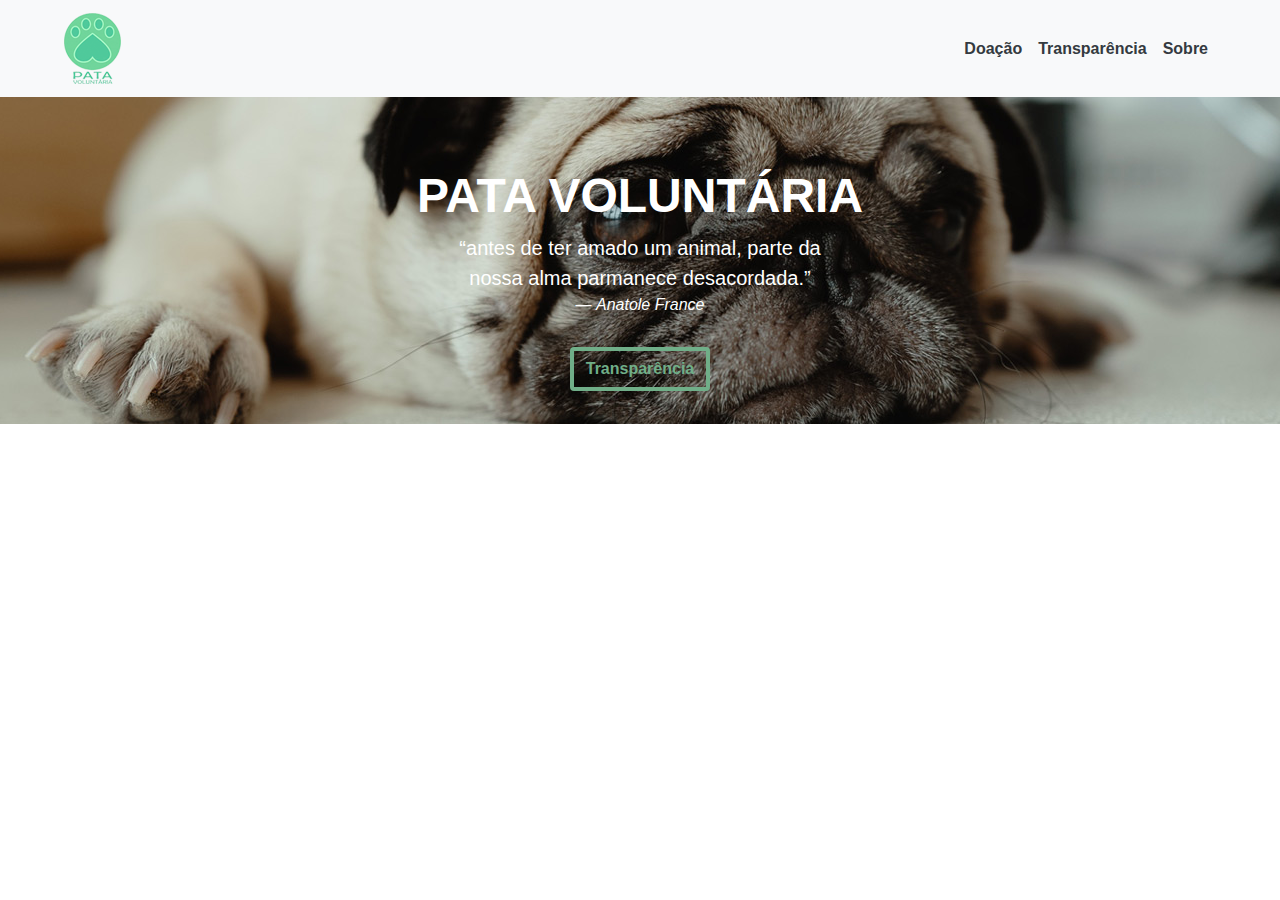
==== index.html @ d5d41fde "inicio da home e outras coisas" ====
<!doctype html>
<html lang="pt-br">
<head>
  <!-- Required meta tags -->
  <meta charset="utf-8">
  <meta name="viewport" content="width=device-width, initial-scale=1, shrink-to-fit=no">
  <!--FIM meta tags-->

  <!-- Icone -->
  <link rel="icon" type="image/png" href="img/icon-32x32.png" sizes="32x32" />
  <link rel="icon" type="image/png" href="img/icon-16x16.png" sizes="16x16" />
  <!---->

  <!-- Bootstrap CSS -->
  <link rel="stylesheet" href="css/bootstrap-grid.css">
  <link rel="stylesheet" href="css/bootstrap-custom.css">
  <link rel="stylesheet" href="css/style.css">
  <!---->

  <title>Pata Voluntária</title>

</head>

<body>   <!--INICIO DO CORPO-->

  <nav class="navbar navbar-light bg-light navbar-expand-md">
  <a href="index.html" class="navbar-brand ml-5">
    <img src="img/logo.png" alt="Pata Voluntária">
  </a>
  <button class="navbar-toggler" type="button" data-toggle="collapse" data-target="#navbarSupportedContent" aria-controls="navbarSupportedContent" aria-expanded="false" aria-label="Toggle navigation">
    <span class="navbar-toggler-icon"></span>
  </button>

  <div class="collapse navbar-collapse" id="navbarSupportedContent">
    <ul class="navbar-nav ml-auto pr-5">
      <li class="nav-item">
        <a class="nav-link font-weight-bold text-dark" href="doacao.html">Doação</a>
      </li>
      <li class="nav-item">
        <a class="nav-link font-weight-bold text-dark" href="contas.html">Transparência</a>
      </li>
      <li class="nav-item">
        <a class="nav-link font-weight-bold text-dark" href="sobre.html">Sobre</a>
      </li>
    </ul>
  </div>
  </nav>

  <div class="introducao">
    <div class="container">
      <h1 class="text-white font-weight-bold text-uppercase">Pata Voluntária</h1>
      <blockquote class="blockquote quote-externo text-white">
        <p class="mb-0">“antes de ter amado um animal, parte da nossa alma 
            parmanece desacordada.”</p>
        <footer class="blockquote-footer text-white"><cite title="Source Title">Anatole France</cite></footer>
      </blockquote>
      <a href="contas.html" class="btn btn-outline-primary font-weight-bold">Transparência</a>
    </div>
  </div>

        


  <!-- jQuery first, then Popper.js, then Bootstrap JS -->
  <script src="js/jquery.js"></script>
  <script src="js/popper.js"></script>
  <script src="js/bootstrap.js"></script>
  <script src="js/app.js"></script>
  <!---->
</body>   <!--FIM DO CORPO-->
</html>
---- css/style.css ----
.no-padding {
  padding: 0 !important;
}

/* Introducao */

.introducao {
  width: 100%;
  height: 327px;
  background: url("../img/bg-home.jpg") no-repeat center;
  background-size: cover;
  text-align: center;
  padding-top: 70px;
}

.introducao h1 {
  font-size: 48px;
}

.introducao a {
  border: 4px solid #70ae88;
}

.quote-externo {
  margin: 0 auto;
  max-width: 400px;
  padding-bottom: 30px;
}
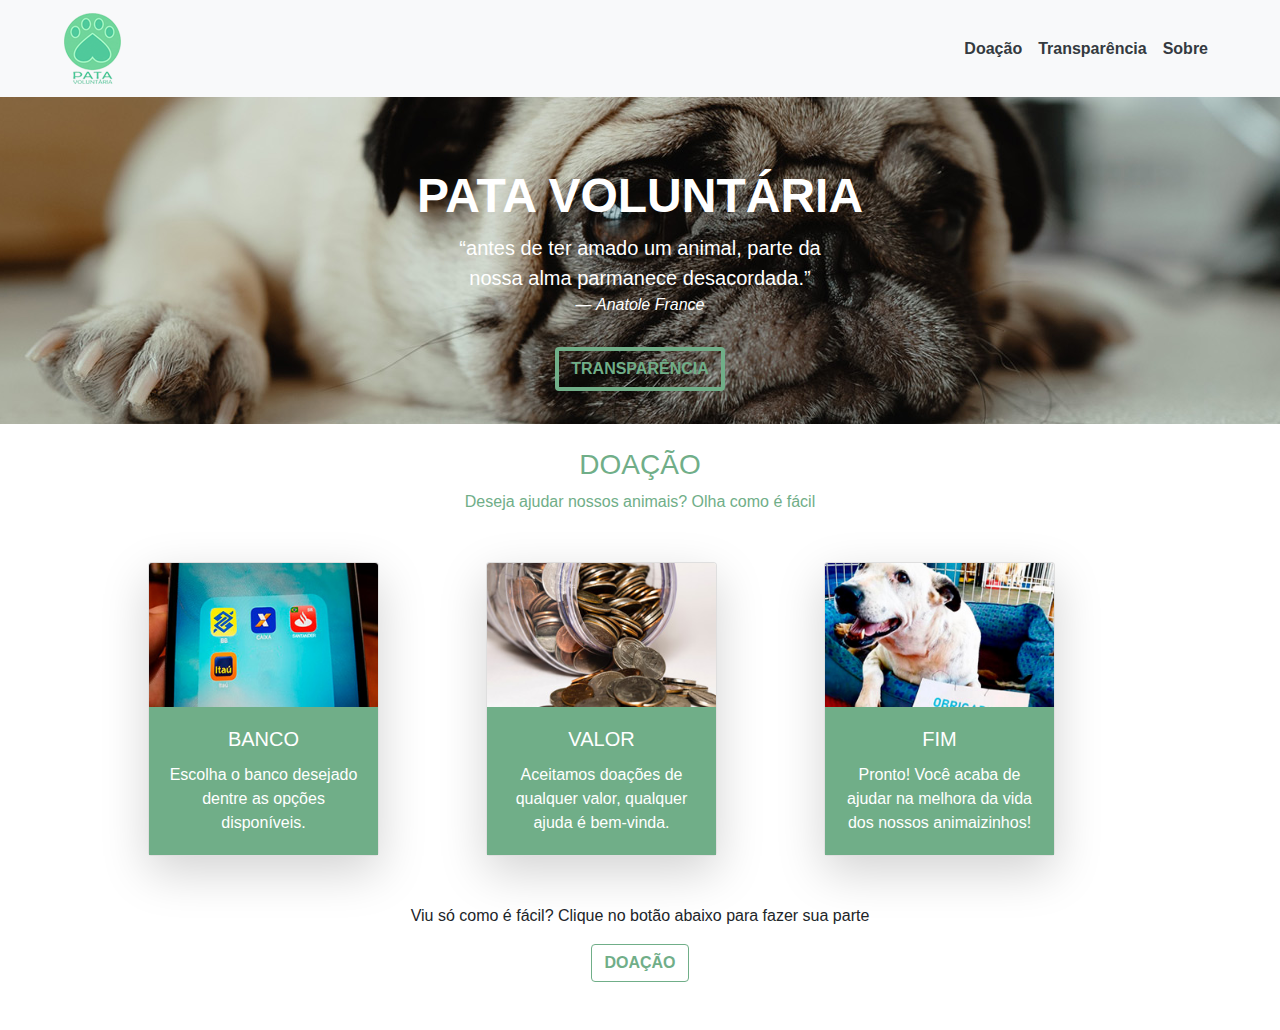
==== commit e8068a46: "finalizacao da parte de doacao na home" ====
--- a/index.html
+++ b/index.html
@@ -21,9 +21,10 @@
 
 </head>
 
-<body>   <!--INICIO DO CORPO-->
+<body>   
+<!--INICIO DO CORPO-->
 
-  <nav class="navbar navbar-light bg-light navbar-expand-md">
+  <nav class="navbar sticky-top navbar-light bg-light navbar-expand-md">
   <a href="index.html" class="navbar-brand ml-5">
     <img src="img/logo.png" alt="Pata Voluntária">
   </a>
@@ -45,7 +46,7 @@
     </ul>
   </div>
   </nav>
-
+<!-- Inicio Introducao -->
   <div class="introducao">
     <div class="container">
       <h1 class="text-white font-weight-bold text-uppercase">Pata Voluntária</h1>
@@ -54,11 +55,59 @@
             parmanece desacordada.”</p>
         <footer class="blockquote-footer text-white"><cite title="Source Title">Anatole France</cite></footer>
       </blockquote>
-      <a href="contas.html" class="btn btn-outline-primary font-weight-bold">Transparência</a>
+      <a href="contas.html" class="btn btn-outline-primary font-weight-bold text-uppercase">Transparência</a>
     </div>
   </div>
+  <!-- Fim Introducao -->
 
-        
+  <!-- Inicio doacao -->
+
+  <div class="container">
+    <h3 class="subtitulo text-center mt-4 text-uppercase text-primary">Doação</h3>
+    <p class="text-center text-primary mb-5">Deseja ajudar nossos animais? Olha como é fácil</p>
+    <div class="row mx-5">
+      <div class="col-sm-4">
+        <div class="card w-75 shadow-lg">
+          <img src="img/doacao/banco2.jpg" alt="Banco" class="card-img-top">
+          <div class="card-body bg-primary text-white">
+            <h5 class="card-title text-uppercase text-center">Banco</h5>
+            <p class="card-text text-center">
+              Escolha o banco desejado dentre as opções <br> disponíveis.
+            </p>
+          </div>
+        </div>
+      </div>
+
+      <div class="col-sm-4">
+          <div class="card w-75 shadow-lg">
+              <img src="img/doacao/valor2.jpg" alt="Valor" class="card-img-top">
+              <div class="card-body bg-primary text-white">
+                  <h5 class="card-title text-center text-uppercase">Valor</h5>
+                  <p class="card-text text-center">
+                    Aceitamos doações de qualquer valor, qualquer ajuda é bem-vinda.
+                  </p>
+                </div>
+          </div>
+        </div>
+
+        <div class="col-sm-4">
+            <div class="card w-75 shadow-lg">
+                <img src="img/doacao/fim2.jpg" alt="Fim" class="card-img-top">
+                <div class="card-body bg-primary text-white">
+                    <h5 class="card-title text-center text-uppercase">Fim</h5>
+                    <p class="card-text text-center">
+                      Pronto! Você acaba de ajudar na melhora da vida dos nossos animaizinhos!
+                    </p>
+                  </div>
+            </div>
+          </div>
+    </div>
+    <div class="text-center my-5">
+      <p class="">Viu só como é fácil? Clique no botão abaixo para fazer sua parte</p>
+      <a href="doacao.html" class="btn btn-outline-primary font-weight-bold text-uppercase">Doação</a>
+    </div>
+  </div>
+  <!-- FIM DOACAO -->
 
 
   <!-- jQuery first, then Popper.js, then Bootstrap JS -->
--- a/css/style.css
+++ b/css/style.css
@@ -25,4 +25,5 @@
   margin: 0 auto;
   max-width: 400px;
   padding-bottom: 30px;
-}+}
+
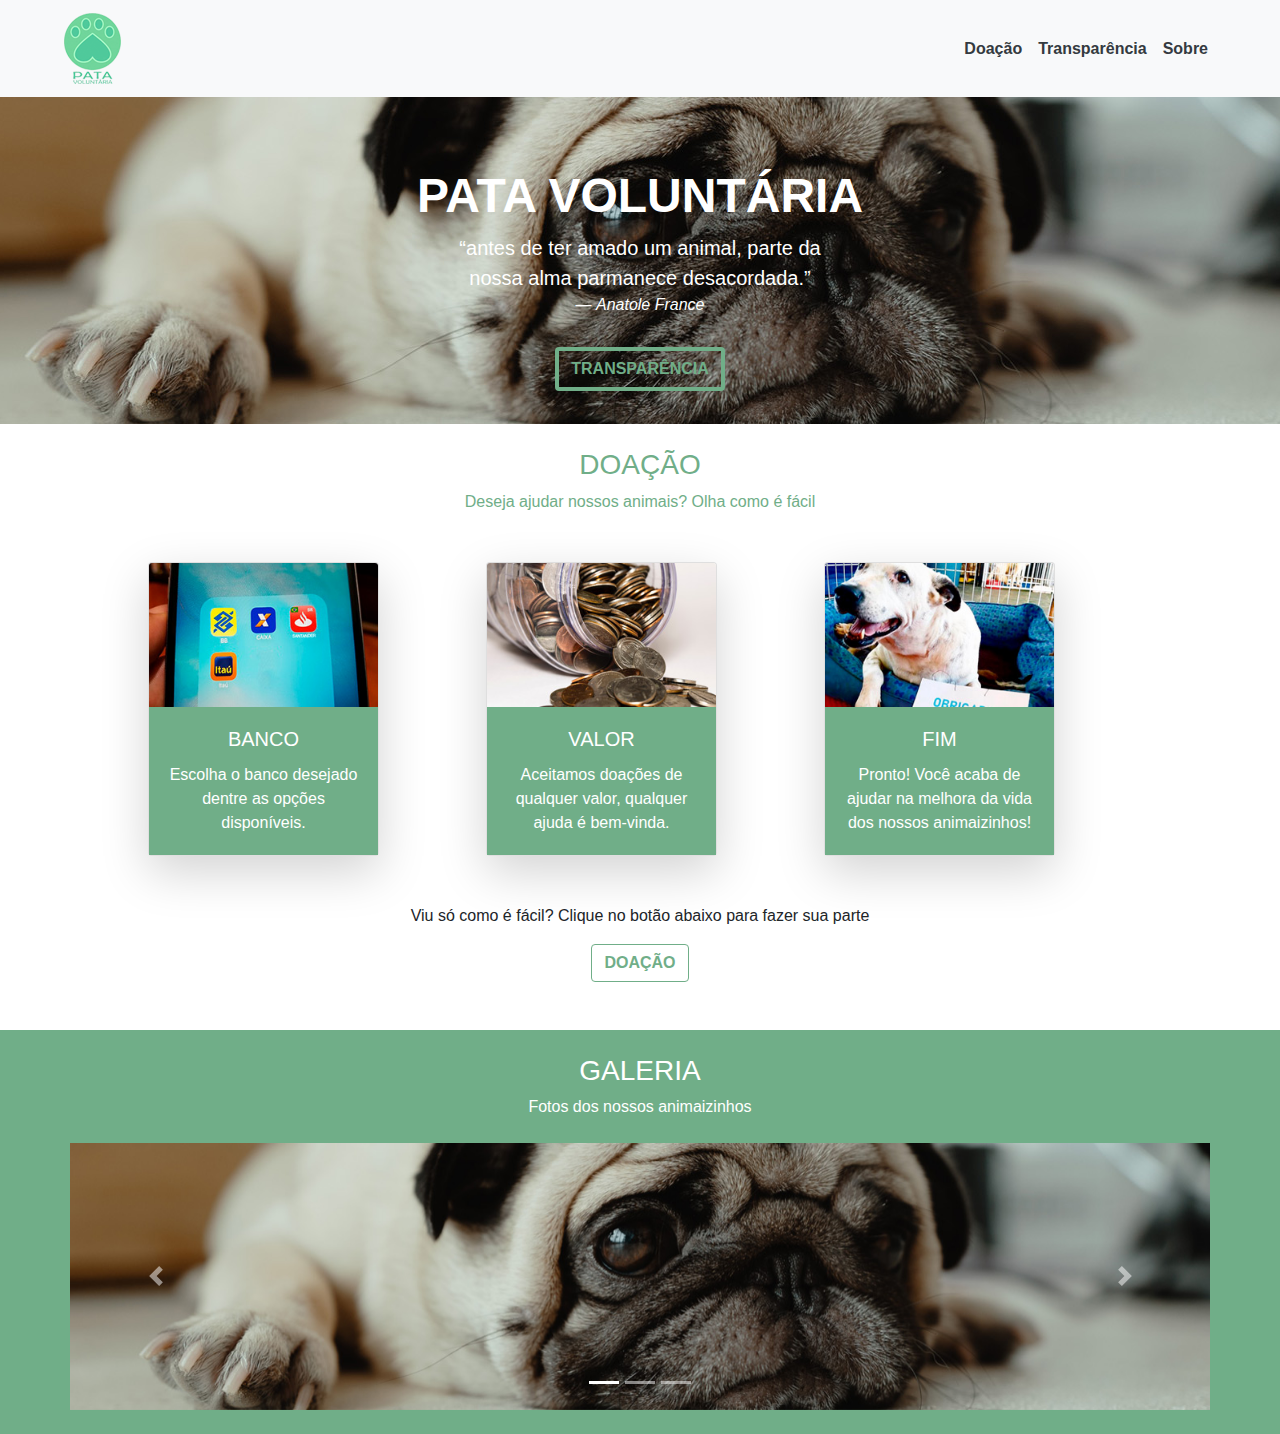
==== commit 44cc7ddf: "adicao da parte de galeria com carousel" ====
--- a/index.html
+++ b/index.html
@@ -109,6 +109,45 @@
   </div>
   <!-- FIM DOACAO -->
 
+  <!-- INICIO GALERIA -->
+
+<div class="bg-primary pt-4">
+  <div class="container">
+    <h3 class="text-center text-uppercase text-white">Galeria</h3>
+    <p class="text-center text-white mb-4">Fotos dos nossos animaizinhos</p>
+    <div class="row">
+      <div id="carouselExampleIndicators" class="carousel slide mb-4" data-ride="carousel">
+          <ol class="carousel-indicators">
+            <li data-target="#carouselExampleIndicators" data-slide-to="0" class="active"></li>
+            <li data-target="#carouselExampleIndicators" data-slide-to="1"></li>
+            <li data-target="#carouselExampleIndicators" data-slide-to="2"></li>
+          </ol>
+          <div class="carousel-inner">
+            <div class="carousel-item active">
+              <img src="img/bg-home.jpg" class="d-block w-100" alt="...">
+            </div>
+            <div class="carousel-item">
+              <img src="img/bg-home.jpg" class="d-block w-100" alt="...">
+            </div>
+            <div class="carousel-item">
+              <img src="img/bg-home.jpg" class="d-block w-100" alt="...">
+            </div>
+          </div>
+          <a class="carousel-control-prev" href="#carouselExampleIndicators" role="button" data-slide="prev">
+            <span class="carousel-control-prev-icon" aria-hidden="true"></span>
+            <span class="sr-only">Previous</span>
+          </a>
+          <a class="carousel-control-next" href="#carouselExampleIndicators" role="button" data-slide="next">
+            <span class="carousel-control-next-icon" aria-hidden="true"></span>
+            <span class="sr-only">Next</span>
+          </a>
+        </div>
+    </div>
+  </div>
+</div>
+<!-- FIM GALERIA -->
+
+
 
   <!-- jQuery first, then Popper.js, then Bootstrap JS -->
   <script src="js/jquery.js"></script>
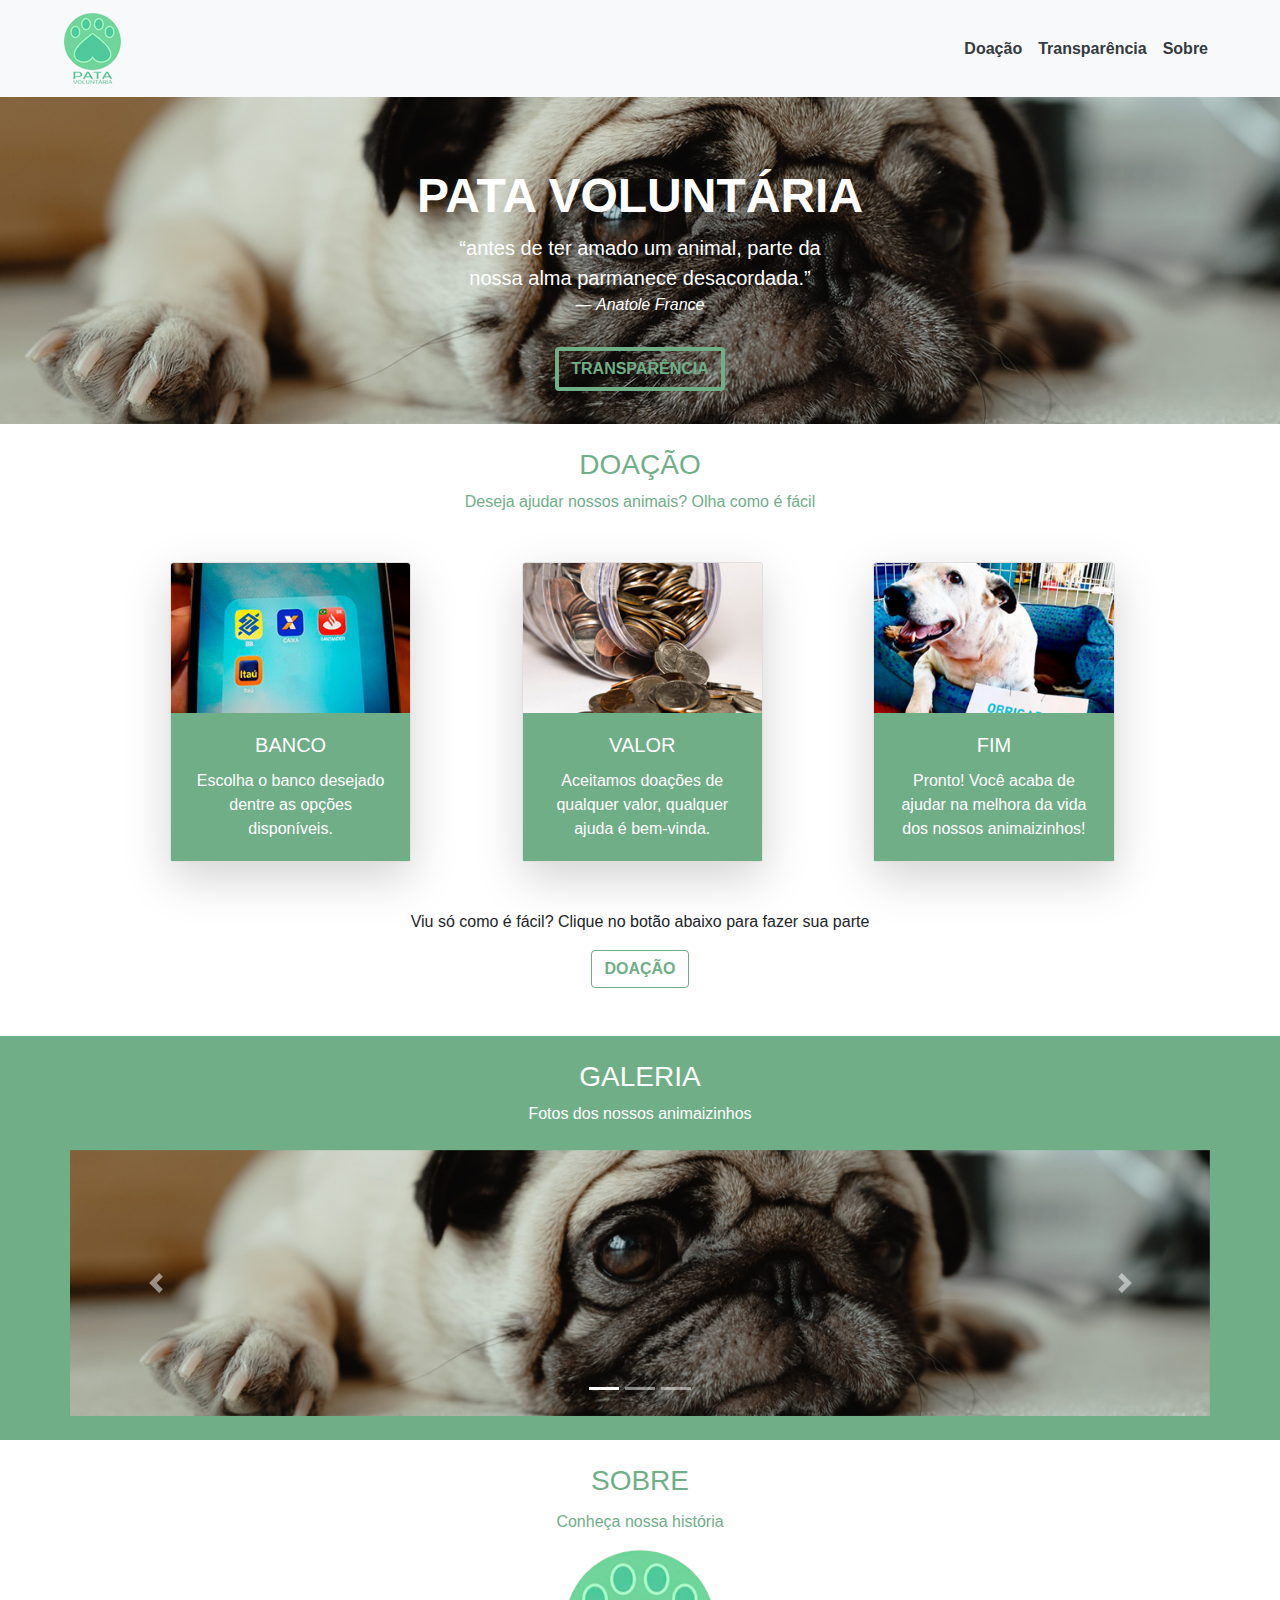
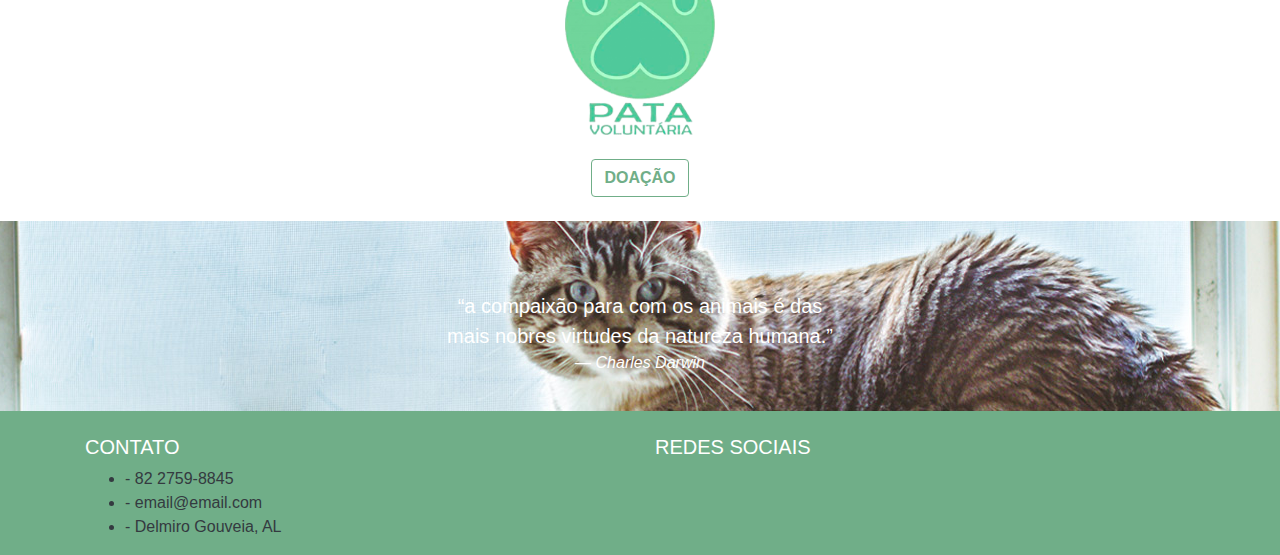
==== commit 7fdc28b4: "adicao de algumas coisas na home" ====
--- a/index.html
+++ b/index.html
@@ -65,20 +65,20 @@
   <div class="container">
     <h3 class="subtitulo text-center mt-4 text-uppercase text-primary">Doação</h3>
     <p class="text-center text-primary mb-5">Deseja ajudar nossos animais? Olha como é fácil</p>
-    <div class="row mx-5">
-      <div class="col-sm-4">
+    <div class="row margin-custom">
+      <div class="col-4">
         <div class="card w-75 shadow-lg">
           <img src="img/doacao/banco2.jpg" alt="Banco" class="card-img-top">
           <div class="card-body bg-primary text-white">
             <h5 class="card-title text-uppercase text-center">Banco</h5>
             <p class="card-text text-center">
-              Escolha o banco desejado dentre as opções <br> disponíveis.
+              Escolha o banco desejado dentre as opções disponíveis.
             </p>
           </div>
         </div>
       </div>
 
-      <div class="col-sm-4">
+      <div class="col-4">
           <div class="card w-75 shadow-lg">
               <img src="img/doacao/valor2.jpg" alt="Valor" class="card-img-top">
               <div class="card-body bg-primary text-white">
@@ -90,7 +90,7 @@
           </div>
         </div>
 
-        <div class="col-sm-4">
+        <div class="col-4">
             <div class="card w-75 shadow-lg">
                 <img src="img/doacao/fim2.jpg" alt="Fim" class="card-img-top">
                 <div class="card-body bg-primary text-white">
@@ -111,7 +111,7 @@
 
   <!-- INICIO GALERIA -->
 
-<div class="bg-primary pt-4">
+<div class="bg-primary pt-4 mb-4">
   <div class="container">
     <h3 class="text-center text-uppercase text-white">Galeria</h3>
     <p class="text-center text-white mb-4">Fotos dos nossos animaizinhos</p>
@@ -147,6 +147,50 @@
 </div>
 <!-- FIM GALERIA -->
 
+<!-- Inicio sobre -->
+
+<div class="container text-center">
+    <h3 class="card-title text-uppercase text-primary text-center">Sobre</h3>
+    <p class="text-primary text-center">Conheça nossa história</p>
+    <a href="sobre.html" target="_blank">
+      <img src="img/img-sobre.png" alt="Pata Voluntária" style="width: 150px;" class="mb-4">
+    </a>
+    <br>
+    <a href="doacao.html" class="btn btn-outline-primary font-weight-bold text-uppercase mb-4">Doação</a>
+</div>
+<!-- Fim sobre -->
+
+<!-- Inicio footer -->
+
+<div class="footer">
+  <div class="container">
+    <blockquote class="blockquote quote-externo text-white">
+      <p class="mb-0">“a compaixão para com os animais é das mais 
+        nobres virtudes da natureza humana.”</p>
+      <footer class="blockquote-footer text-white"><cite title="Source Title">Charles Darwin</cite></footer>
+    </blockquote>
+  </div>
+</div>
+
+<div class="quebra bg-primary">
+  <div class="container">
+    <div class="row pt-4">
+      <div class="col-6">
+        <h5 class="text-white text-uppercase">Contato</h5>
+        <ul class="text-dark">
+          <li>- 82 2759-8845</li>
+          <li>- email@email.com</li>
+          <li>- Delmiro Gouveia, AL</li>
+        </ul>
+      </div>
+
+      <div class="col-6">
+        <h5 class="text-white text-uppercase">Redes Sociais</h5>
+      </div>
+    </div>
+  </div>
+</div>
+
 
 
   <!-- jQuery first, then Popper.js, then Bootstrap JS -->
--- a/css/style.css
+++ b/css/style.css
@@ -27,3 +27,15 @@
   padding-bottom: 30px;
 }
 
+.margin-custom {
+  margin-left: 70px;
+}
+
+.footer {
+  width: 100%;
+  height: 190px;
+  background: url("../img/footer.jpg") no-repeat center;
+  background-size: cover;
+  text-align: center;
+  padding-top: 70px;
+}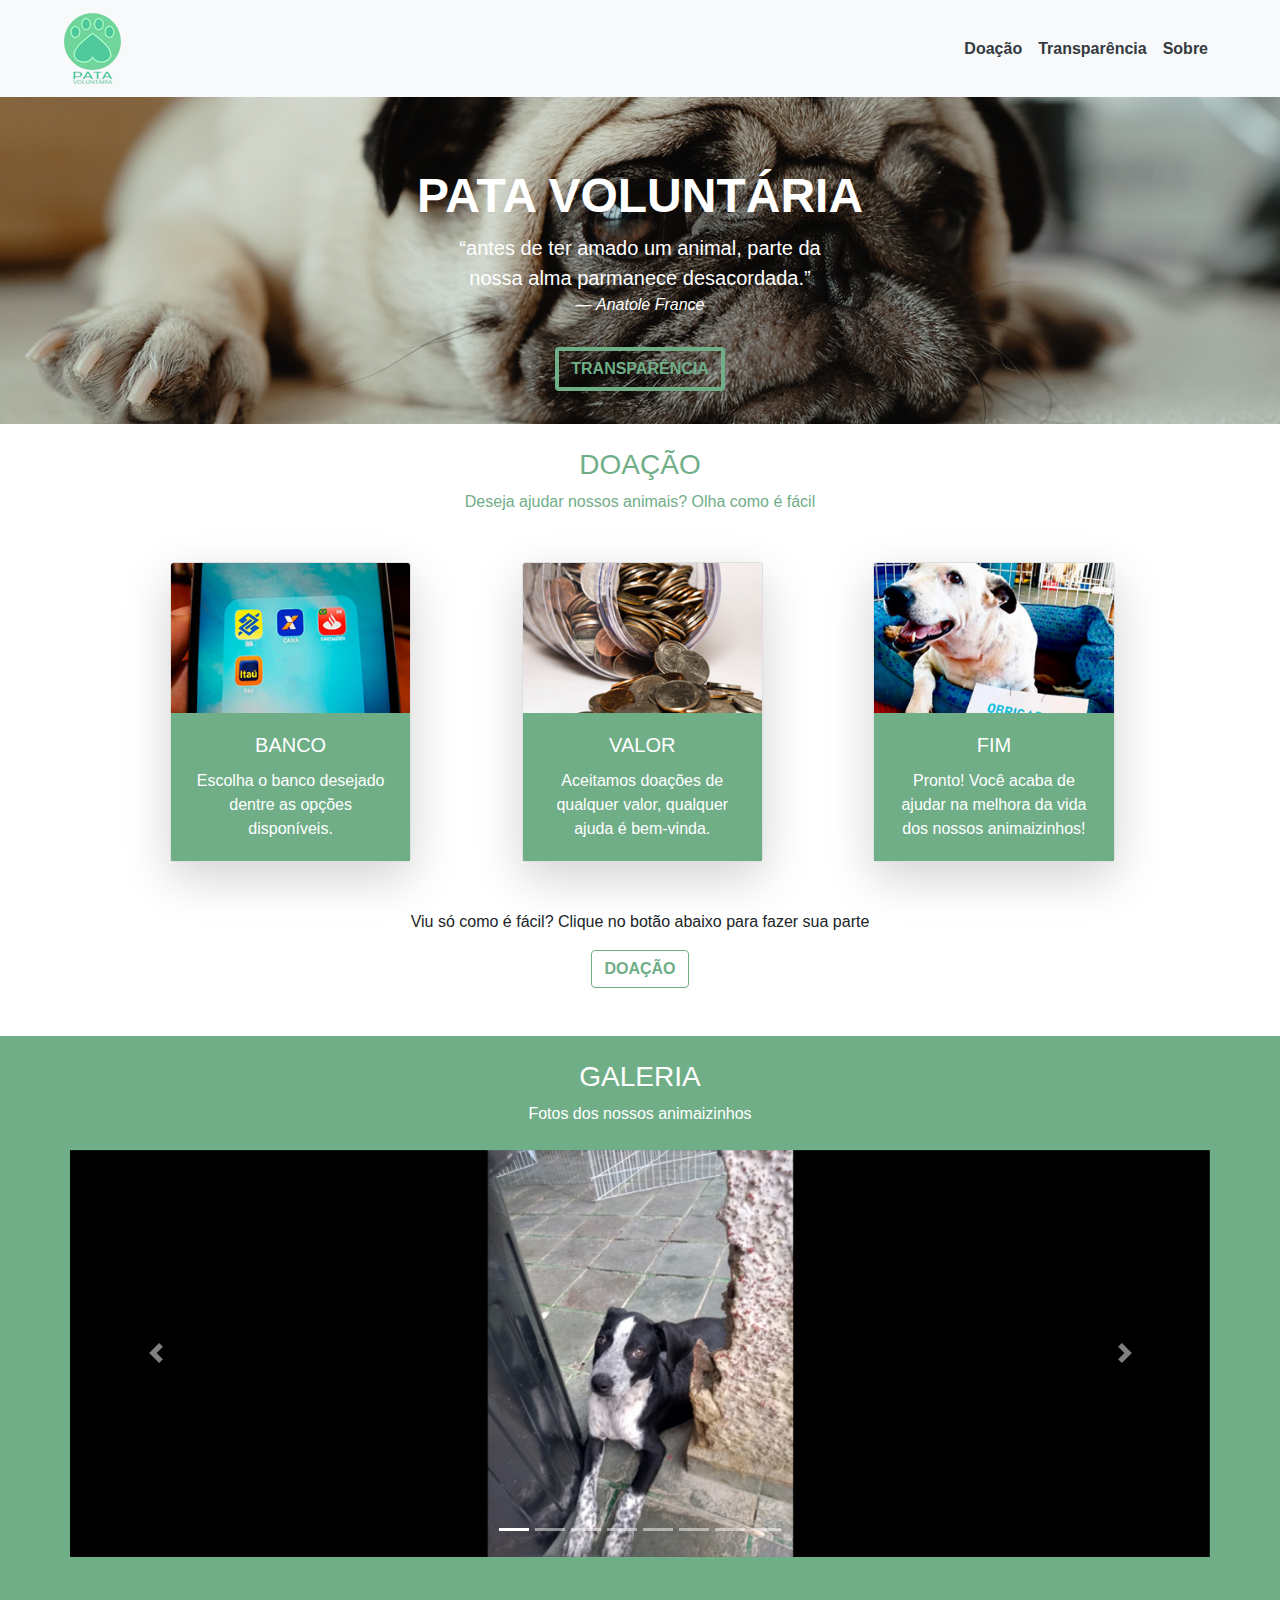
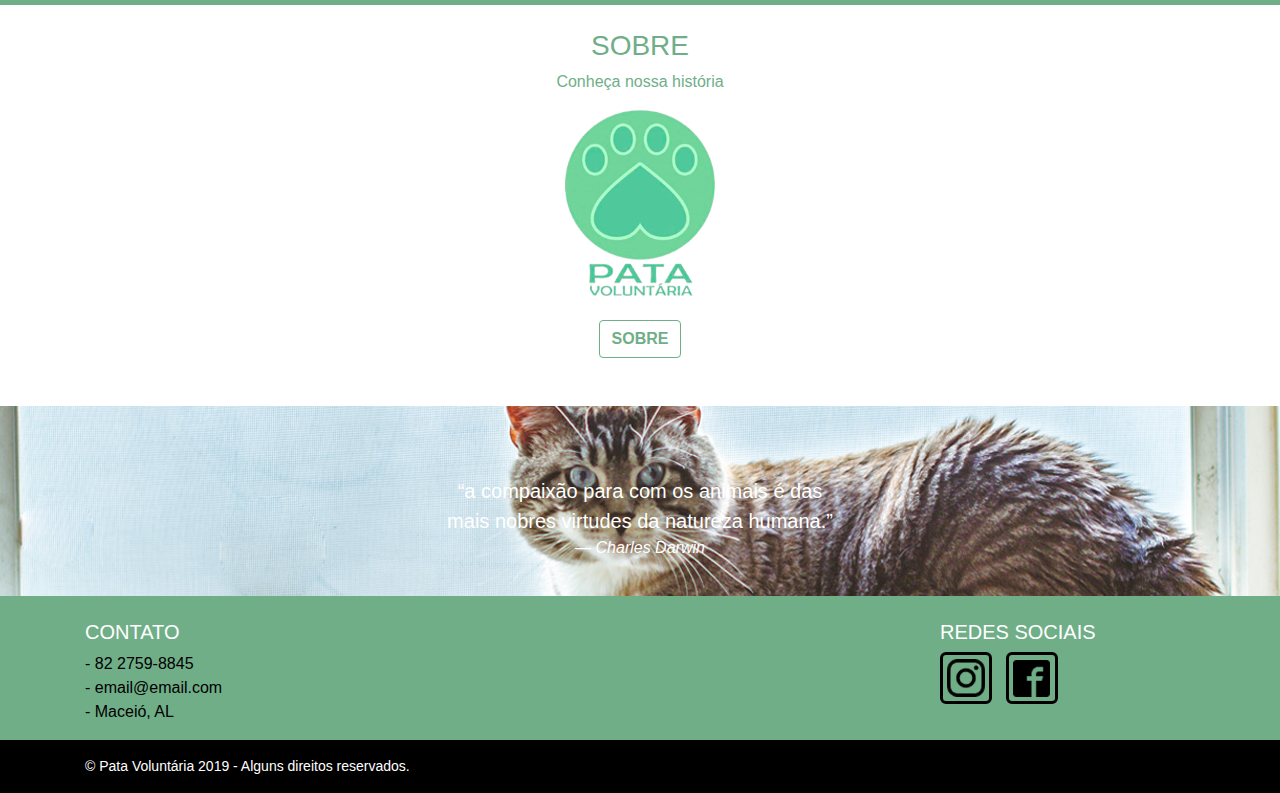
==== commit 769a0bb9: "finalizacao da página home" ====
--- a/index.html
+++ b/index.html
@@ -116,21 +116,41 @@
     <h3 class="text-center text-uppercase text-white">Galeria</h3>
     <p class="text-center text-white mb-4">Fotos dos nossos animaizinhos</p>
     <div class="row">
-      <div id="carouselExampleIndicators" class="carousel slide mb-4" data-ride="carousel">
+      <div id="carouselExampleIndicators" class="carousel slide mb-5" data-ride="carousel">
           <ol class="carousel-indicators">
             <li data-target="#carouselExampleIndicators" data-slide-to="0" class="active"></li>
             <li data-target="#carouselExampleIndicators" data-slide-to="1"></li>
             <li data-target="#carouselExampleIndicators" data-slide-to="2"></li>
+            <li data-target="#carouselExampleIndicators" data-slide-to="4"></li>
+            <li data-target="#carouselExampleIndicators" data-slide-to="5"></li>
+            <li data-target="#carouselExampleIndicators" data-slide-to="6"></li>
+            <li data-target="#carouselExampleIndicators" data-slide-to="7"></li>
+            <li data-target="#carouselExampleIndicators" data-slide-to="8"></li>
           </ol>
           <div class="carousel-inner">
             <div class="carousel-item active">
-              <img src="img/bg-home.jpg" class="d-block w-100" alt="...">
-            </div>
-            <div class="carousel-item">
-              <img src="img/bg-home.jpg" class="d-block w-100" alt="...">
-            </div>
-            <div class="carousel-item">
-              <img src="img/bg-home.jpg" class="d-block w-100" alt="...">
+              <img src="img/carousel/img-1.jpg" class="d-block w-100" alt="Foto 1">
+            </div>
+            <div class="carousel-item">
+              <img src="img/carousel/img-2.jpg" class="d-block w-100" alt="Foto 2">
+            </div>
+            <div class="carousel-item">
+              <img src="img/carousel/img-3.jpg" class="d-block w-100" alt="Foto 3">
+            </div>
+            <div class="carousel-item">
+                <img src="img/carousel/img-4.jpg" class="d-block w-100" alt="Foto 4">
+            </div>
+            <div class="carousel-item">
+                <img src="img/carousel/img-5.jpg" class="d-block w-100" alt="Foto 5">
+            </div>
+            <div class="carousel-item">
+                <img src="img/carousel/img-6.jpg" class="d-block w-100" alt="Foto 6">
+            </div>
+            <div class="carousel-item">
+                <img src="img/carousel/img-7.jpg" class="d-block w-100" alt="Foto 7">
+            </div>
+            <div class="carousel-item">
+                <img src="img/carousel/img-8.jpg" class="d-block w-100" alt="Foto 8">
             </div>
           </div>
           <a class="carousel-control-prev" href="#carouselExampleIndicators" role="button" data-slide="prev">
@@ -150,19 +170,19 @@
 <!-- Inicio sobre -->
 
 <div class="container text-center">
-    <h3 class="card-title text-uppercase text-primary text-center">Sobre</h3>
-    <p class="text-primary text-center">Conheça nossa história</p>
+    <h3 class="text-uppercase text-primary">Sobre</h3>
+    <p class="text-primary">Conheça nossa história</p>
     <a href="sobre.html" target="_blank">
-      <img src="img/img-sobre.png" alt="Pata Voluntária" style="width: 150px;" class="mb-4">
+      <img src="img/img-sobre.png" alt="Pata" style="width: 150px;" class="mb-4">
     </a>
     <br>
-    <a href="doacao.html" class="btn btn-outline-primary font-weight-bold text-uppercase mb-4">Doação</a>
+    <a href="doacao.html" class="btn btn-outline-primary font-weight-bold text-uppercase mb-5">Sobre</a>
 </div>
 <!-- Fim sobre -->
 
 <!-- Inicio footer -->
 
-<div class="footer">
+<div class="quebra">
   <div class="container">
     <blockquote class="blockquote quote-externo text-white">
       <p class="mb-0">“a compaixão para com os animais é das mais 
@@ -172,26 +192,45 @@
   </div>
 </div>
 
-<div class="quebra bg-primary">
-  <div class="container">
-    <div class="row pt-4">
-      <div class="col-6">
-        <h5 class="text-white text-uppercase">Contato</h5>
-        <ul class="text-dark">
-          <li>- 82 2759-8845</li>
-          <li>- email@email.com</li>
-          <li>- Delmiro Gouveia, AL</li>
-        </ul>
+<footer class="bg-primary">
+  <div class="footer">
+    <div class="container">
+      <div class="row pt-4">
+        <div class="col-6">
+          <h5 class="text-white text-uppercase">Contato</h5>
+          <ul style="padding: 0;">
+            <li>- 82 2759-8845</li>
+            <li>- email@email.com</li>
+            <li>- Maceió, AL</li>
+          </ul>
+        </div>
+
+        <div class="col-3"></div>
+
+        <div class="col-3 footer_redes">
+          <h5 class="text-white text-uppercase">Redes Sociais</h5>
+          <ul style="padding: 0;">
+            <li> <a href="https://www.instagram.com/patavoluntaria/" target="_blank"> <img src="img/sociais/ig.png" alt="Instagram pata"> </a> </li>
+            <li> <a href="https://www.facebook.com/patavoluntariamcz/" target="_blank"> <img src="img/sociais/fb.png" alt="Facebook pata"> </a> </li>
+          </ul>
+        </div>
+
       </div>
-
-      <div class="col-6">
-        <h5 class="text-white text-uppercase">Redes Sociais</h5>
+    </div>
+  </div>
+
+  <div class="copyright">
+    <div class="container">
+      <div class="row">
+        <div class="col-12">
+          <p class="text-white mt-3">© Pata Voluntária 2019 - Alguns direitos reservados.</p>
+        </div>
       </div>
     </div>
   </div>
-</div>
-
-
+</footer>
+
+<!-- Fim Footer -->
 
   <!-- jQuery first, then Popper.js, then Bootstrap JS -->
   <script src="js/jquery.js"></script>
--- a/css/style.css
+++ b/css/style.css
@@ -31,11 +31,41 @@
   margin-left: 70px;
 }
 
-.footer {
+.quebra {
   width: 100%;
   height: 190px;
   background: url("../img/footer.jpg") no-repeat center;
   background-size: cover;
   text-align: center;
   padding-top: 70px;
+}
+
+.footer ul li {
+  list-style-type: none;
+  color: black;
+}
+
+.copyright {
+  background: #000;
+  width: 100%;
+}
+
+.footer_redes ul li {
+  display: inline-block;
+  margin-right: 10px
+}
+
+.footer_redes ul li a {
+  border: 3px solid black;
+  border-radius: 6px;
+  display: block;
+  padding: 4px;
+}
+
+.footer_redes ul li a:hover {
+  border-color: #fff;
+}
+
+.copyright p {
+  font-size: 14px;
 }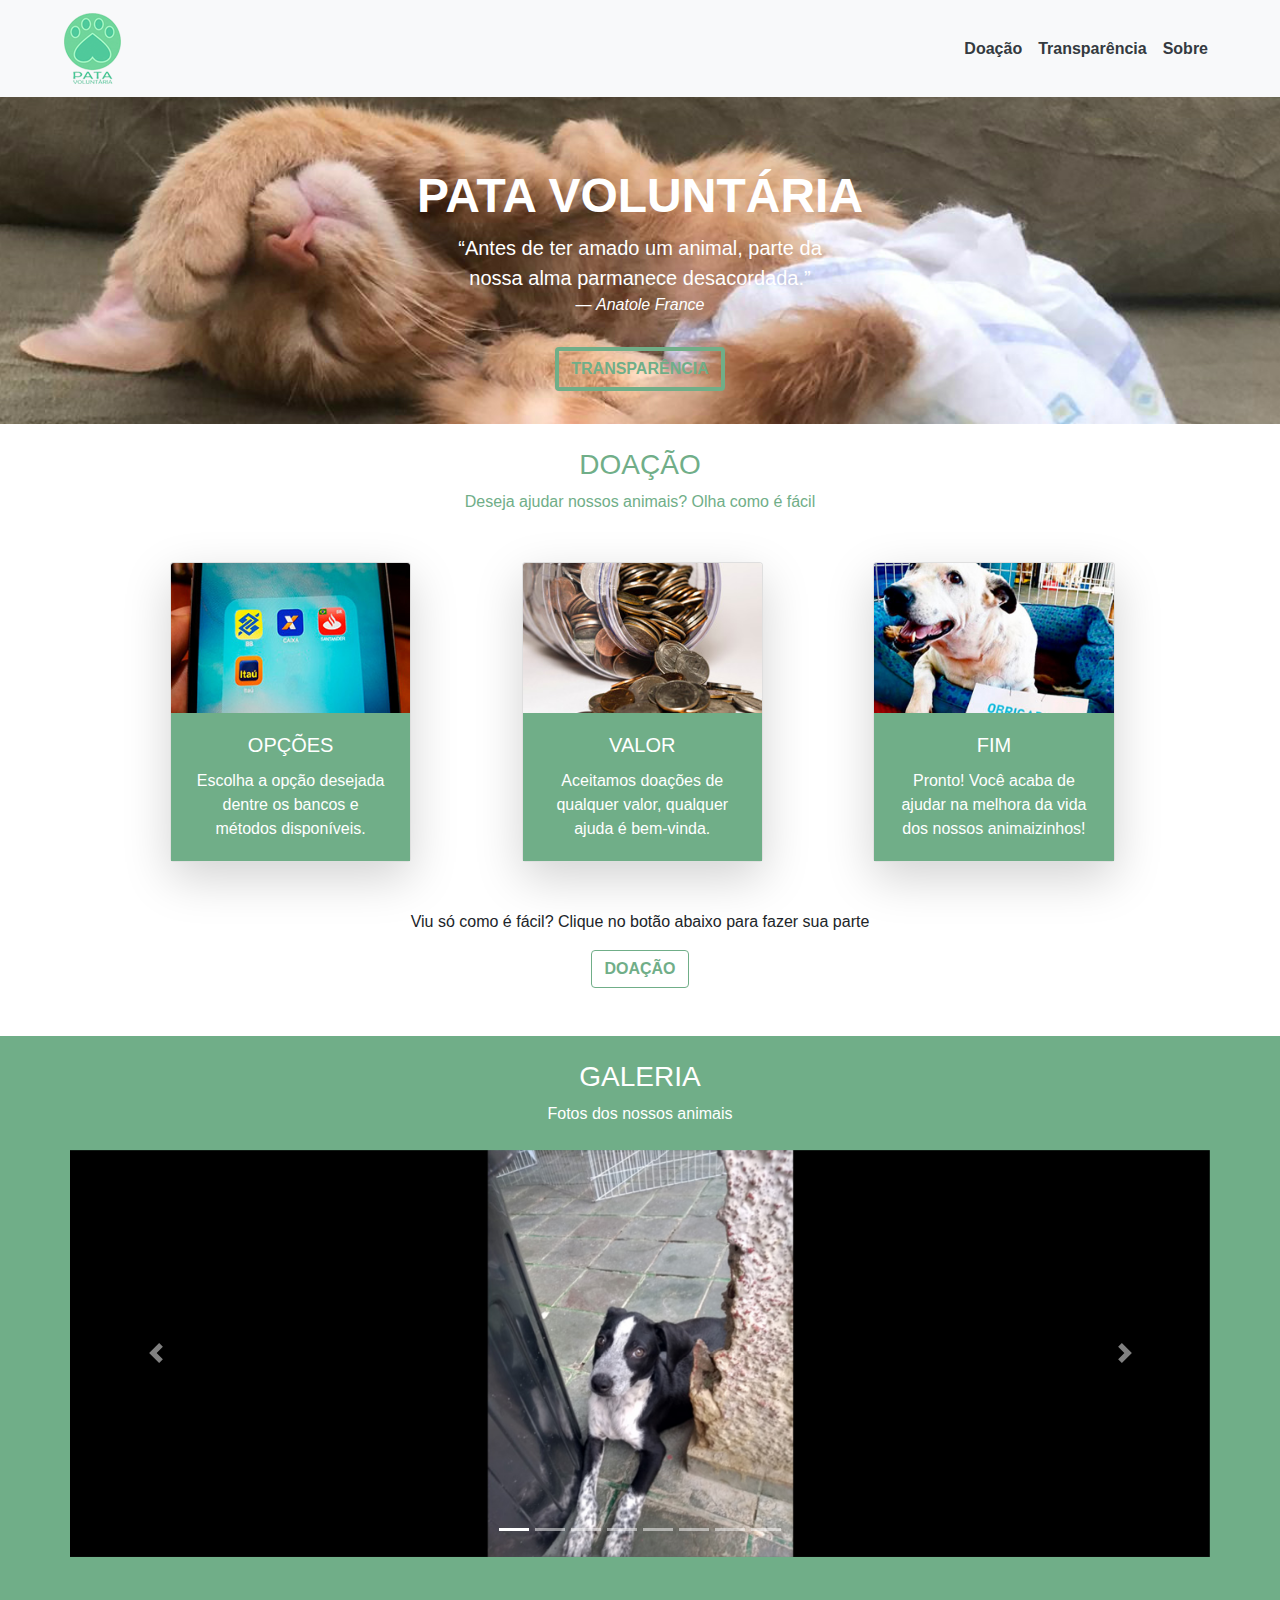
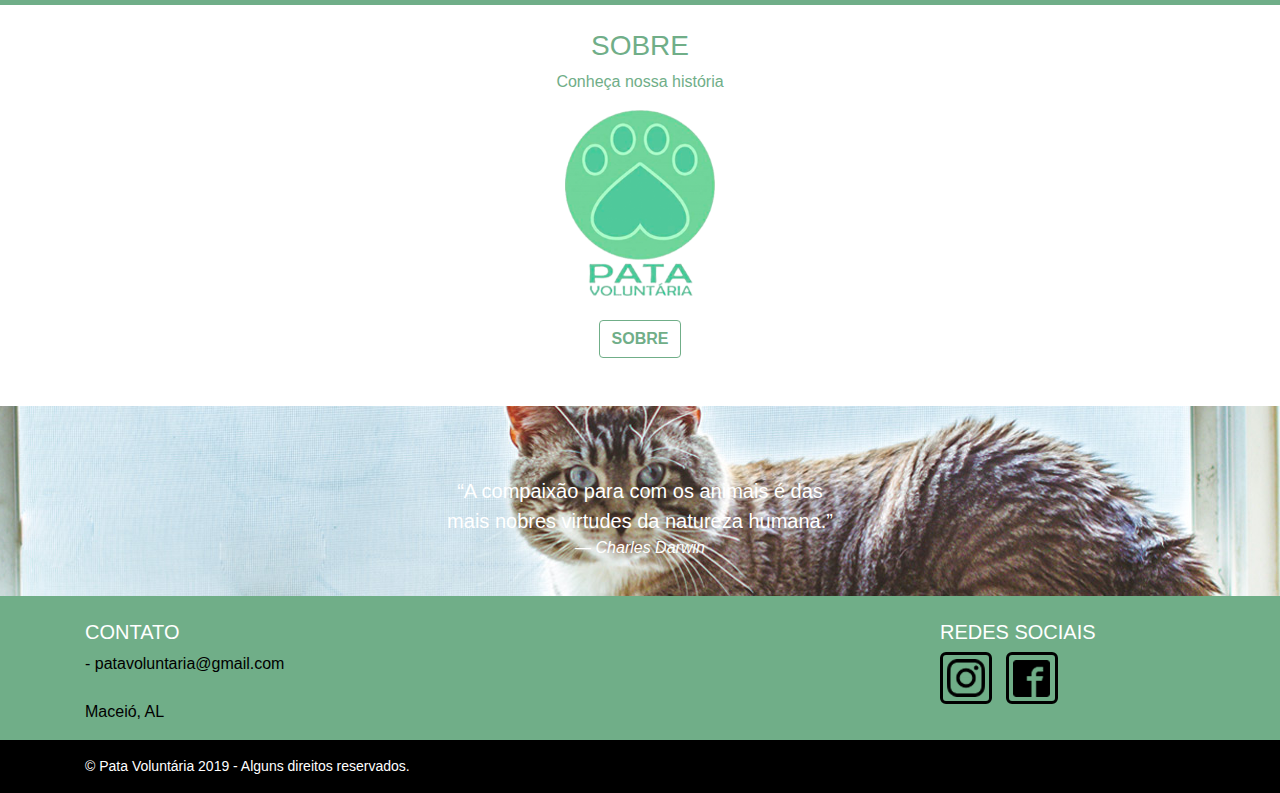
==== commit 93c90fac: "Trocando Algumas Coisas" ====
--- a/index.html
+++ b/index.html
@@ -21,7 +21,7 @@
 
 </head>
 
-<body>   
+<body>
 <!--INICIO DO CORPO-->
 
   <nav class="navbar sticky-top navbar-light bg-light navbar-expand-md">
@@ -51,7 +51,7 @@
     <div class="container">
       <h1 class="text-white font-weight-bold text-uppercase">Pata Voluntária</h1>
       <blockquote class="blockquote quote-externo text-white">
-        <p class="mb-0">“antes de ter amado um animal, parte da nossa alma 
+        <p class="mb-0">“Antes de ter amado um animal, parte da nossa alma
             parmanece desacordada.”</p>
         <footer class="blockquote-footer text-white"><cite title="Source Title">Anatole France</cite></footer>
       </blockquote>
@@ -70,9 +70,9 @@
         <div class="card w-75 shadow-lg">
           <img src="img/doacao/banco2.jpg" alt="Banco" class="card-img-top">
           <div class="card-body bg-primary text-white">
-            <h5 class="card-title text-uppercase text-center">Banco</h5>
+            <h5 class="card-title text-uppercase text-center">Opções</h5>
             <p class="card-text text-center">
-              Escolha o banco desejado dentre as opções disponíveis.
+              Escolha a opção desejada dentre os bancos e métodos disponíveis.
             </p>
           </div>
         </div>
@@ -114,7 +114,7 @@
 <div class="bg-primary pt-4 mb-4">
   <div class="container">
     <h3 class="text-center text-uppercase text-white">Galeria</h3>
-    <p class="text-center text-white mb-4">Fotos dos nossos animaizinhos</p>
+    <p class="text-center text-white mb-4">Fotos dos nossos animais</p>
     <div class="row">
       <div id="carouselExampleIndicators" class="carousel slide mb-5" data-ride="carousel">
           <ol class="carousel-indicators">
@@ -185,7 +185,7 @@
 <div class="quebra">
   <div class="container">
     <blockquote class="blockquote quote-externo text-white">
-      <p class="mb-0">“a compaixão para com os animais é das mais 
+      <p class="mb-0">“A compaixão para com os animais é das mais
         nobres virtudes da natureza humana.”</p>
       <footer class="blockquote-footer text-white"><cite title="Source Title">Charles Darwin</cite></footer>
     </blockquote>
@@ -199,9 +199,8 @@
         <div class="col-6">
           <h5 class="text-white text-uppercase">Contato</h5>
           <ul style="padding: 0;">
-            <li>- 82 2759-8845</li>
-            <li>- email@email.com</li>
-            <li>- Maceió, AL</li>
+            <li>- patavoluntaria@gmail.com</li> <br>
+            <li>Maceió, AL</li>
           </ul>
         </div>
 
--- a/css/style.css
+++ b/css/style.css
@@ -7,7 +7,7 @@
 .introducao {
   width: 100%;
   height: 327px;
-  background: url("../img/bg-home.jpg") no-repeat center;
+  background: url("../img/bg-home2.jpg") no-repeat center;
   background-size: cover;
   text-align: center;
   padding-top: 70px;
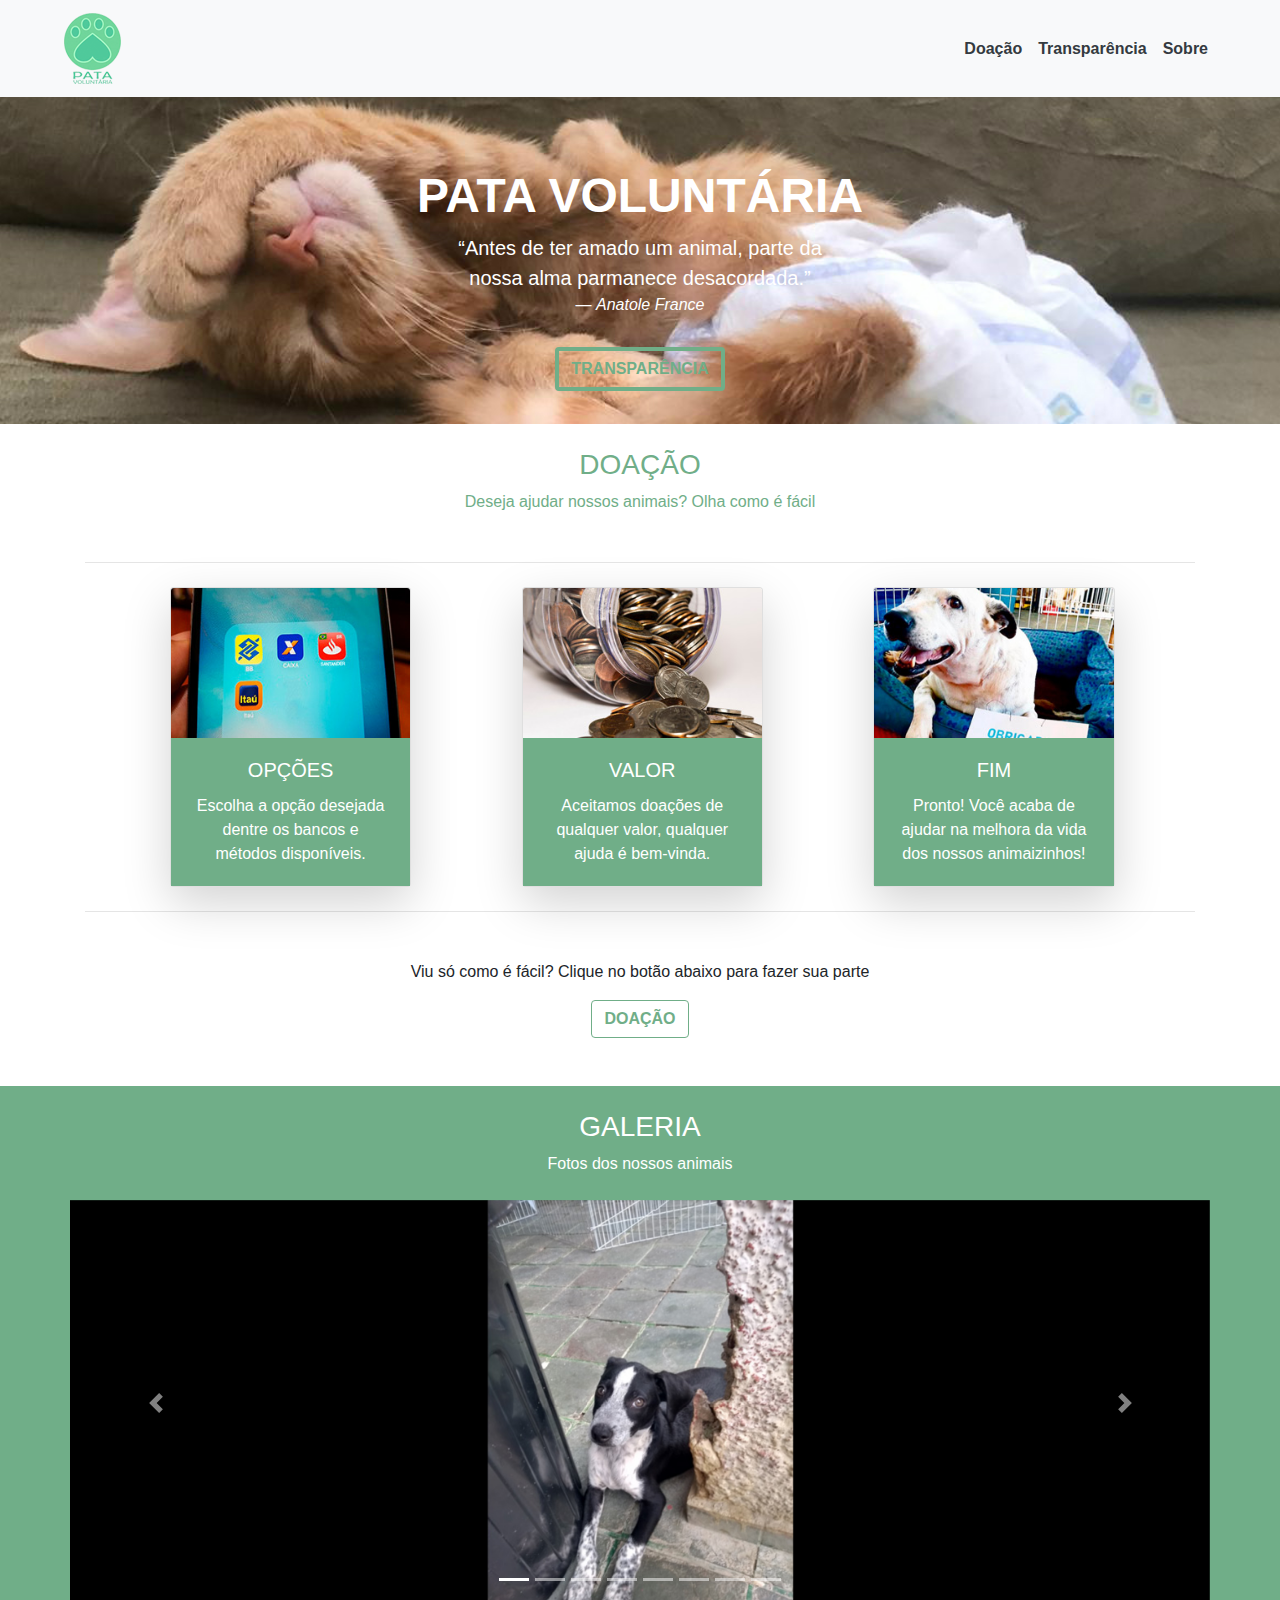
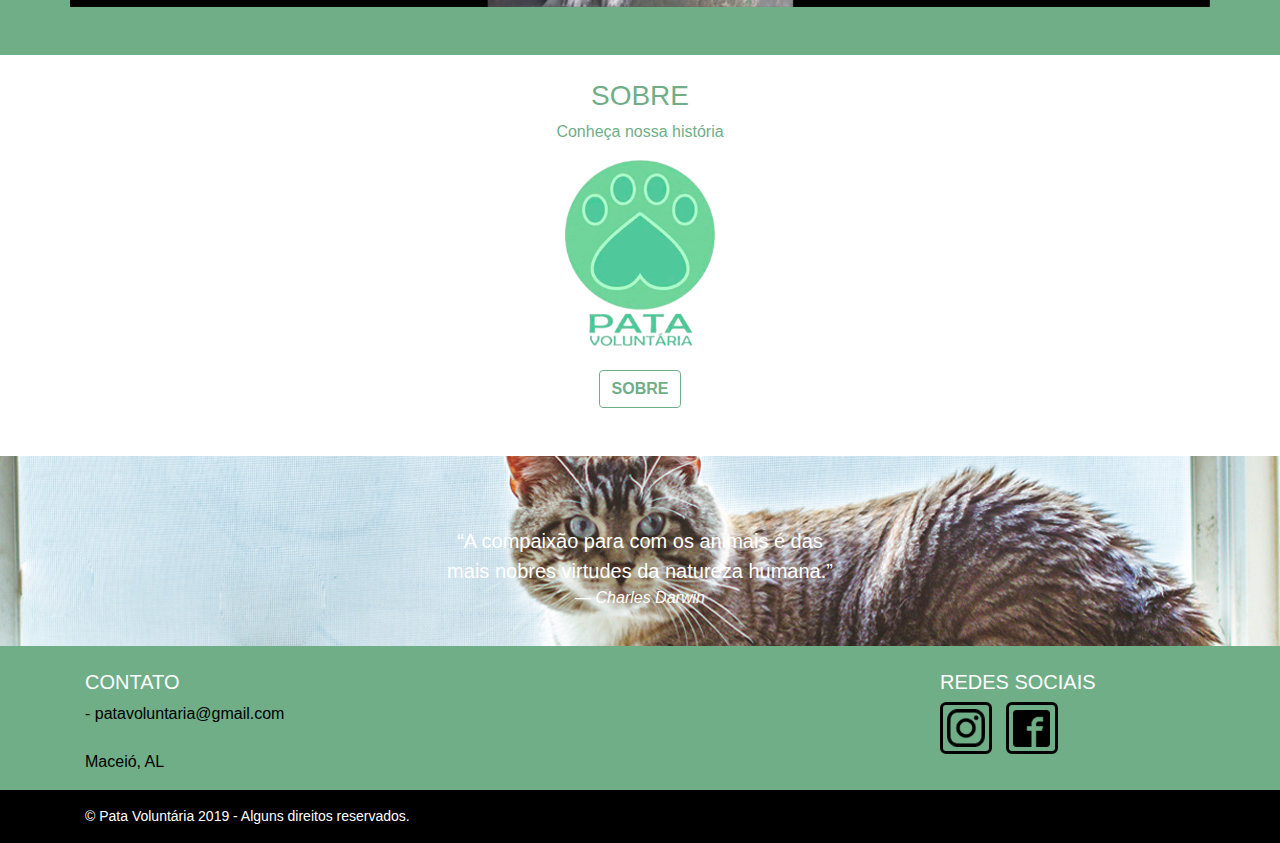
==== commit e4868d8e: "Doação Responsivel" ====
--- a/index.html
+++ b/index.html
@@ -65,8 +65,9 @@
   <div class="container">
     <h3 class="subtitulo text-center mt-4 text-uppercase text-primary">Doação</h3>
     <p class="text-center text-primary mb-5">Deseja ajudar nossos animais? Olha como é fácil</p>
+    <hr class="my-4">
     <div class="row margin-custom">
-      <div class="col-4">
+      <div class="col-xs-12 col-sm-6 col-md-4">
         <div class="card w-75 shadow-lg">
           <img src="img/doacao/banco2.jpg" alt="Banco" class="card-img-top">
           <div class="card-body bg-primary text-white">
@@ -78,7 +79,7 @@
         </div>
       </div>
 
-      <div class="col-4">
+      <div class="col-xs-12 col-sm-6 col-md-4">
           <div class="card w-75 shadow-lg">
               <img src="img/doacao/valor2.jpg" alt="Valor" class="card-img-top">
               <div class="card-body bg-primary text-white">
@@ -90,7 +91,7 @@
           </div>
         </div>
 
-        <div class="col-4">
+        <div class="col-xs-12 col-sm-6 col-md-4">
             <div class="card w-75 shadow-lg">
                 <img src="img/doacao/fim2.jpg" alt="Fim" class="card-img-top">
                 <div class="card-body bg-primary text-white">
@@ -102,6 +103,7 @@
             </div>
           </div>
     </div>
+    <hr class="my-4">
     <div class="text-center my-5">
       <p class="">Viu só como é fácil? Clique no botão abaixo para fazer sua parte</p>
       <a href="doacao.html" class="btn btn-outline-primary font-weight-bold text-uppercase">Doação</a>
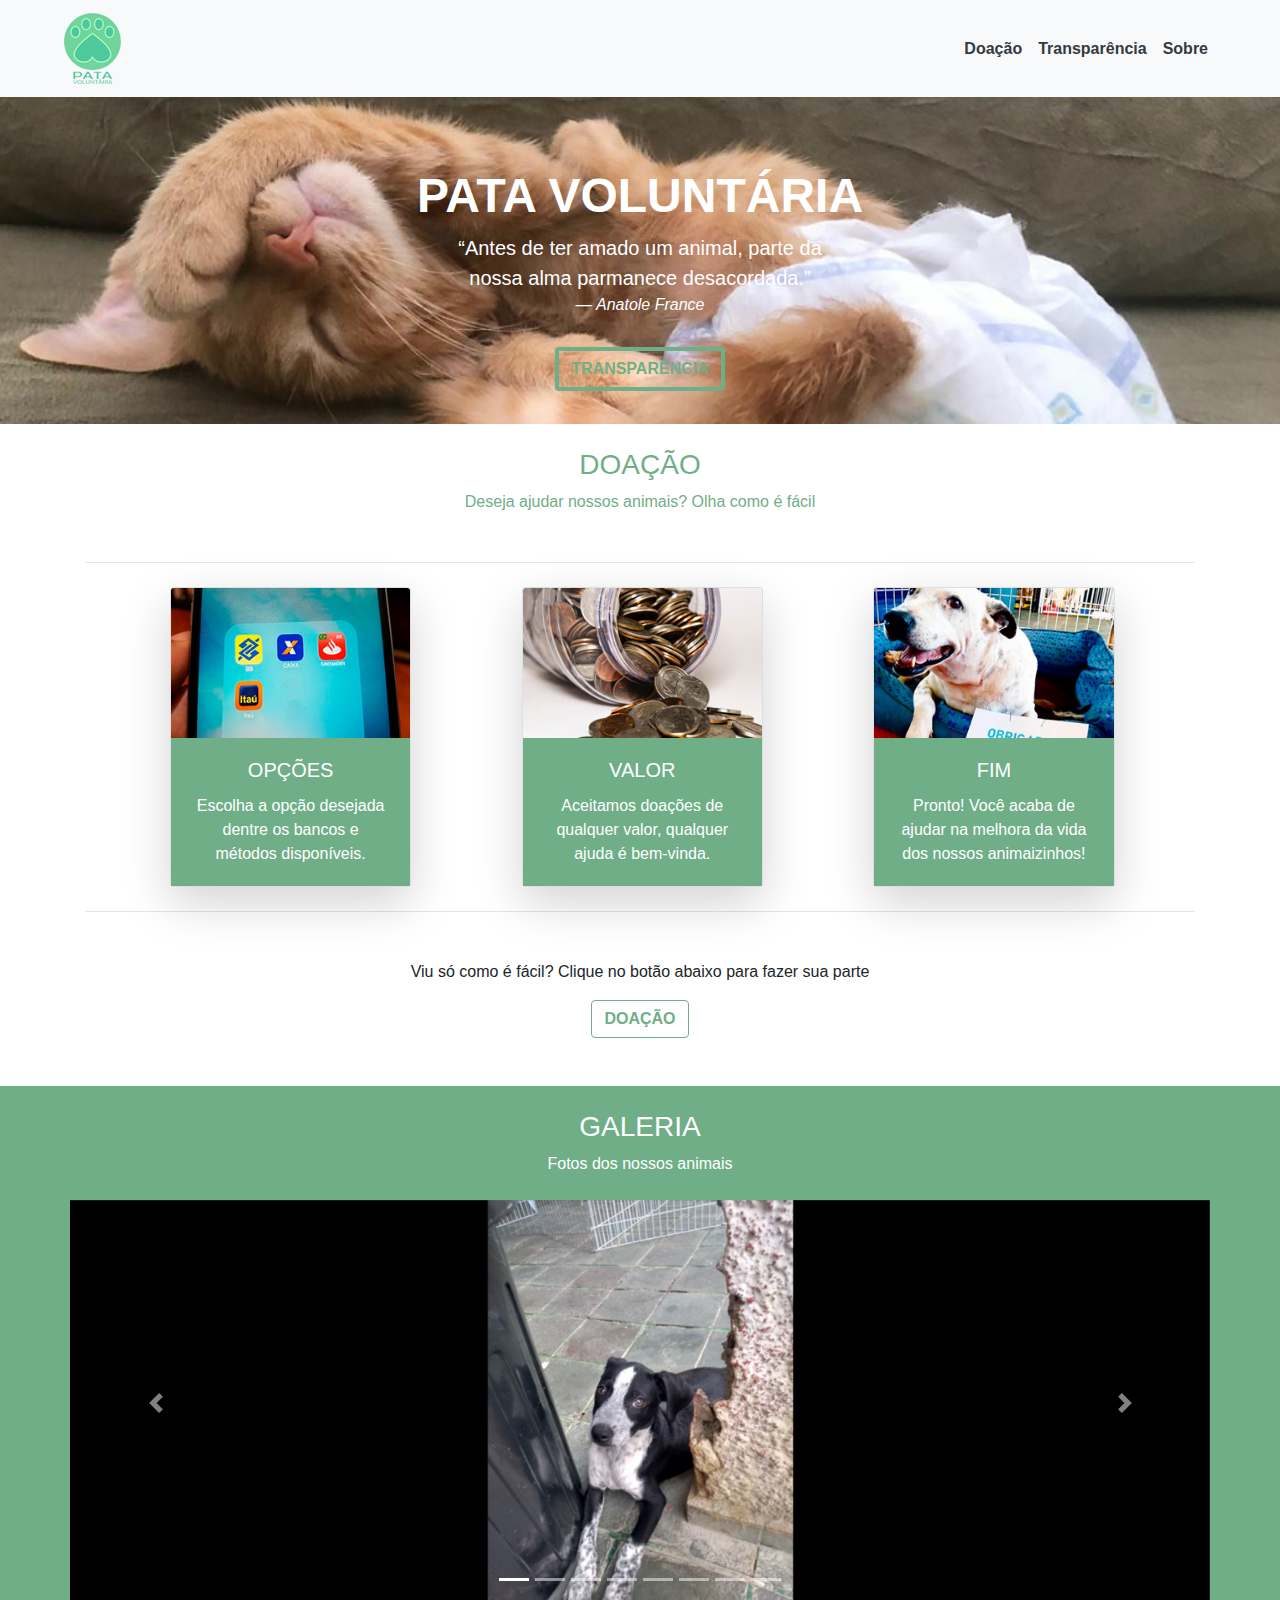
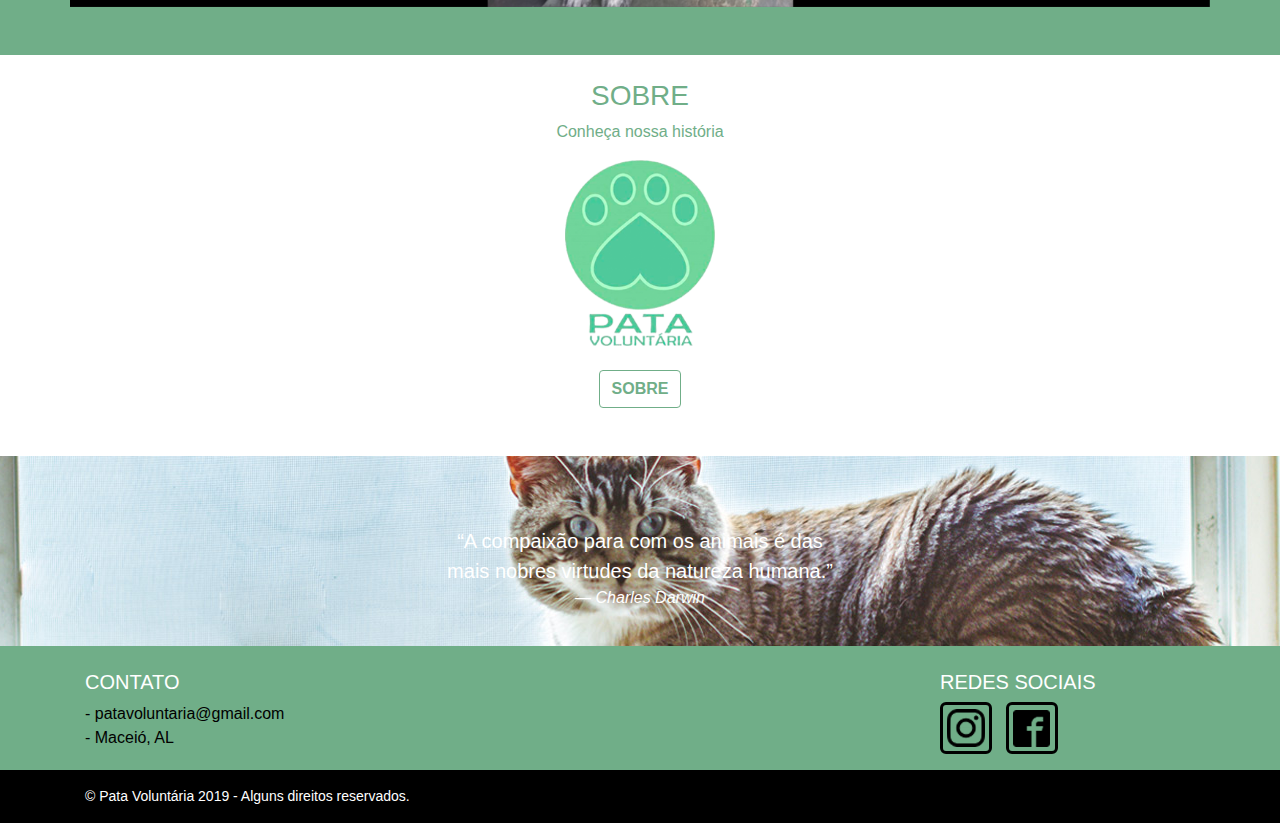
==== commit 2cea0400: "Correcao do responsivo do footer" ====
--- a/index.html
+++ b/index.html
@@ -198,17 +198,17 @@
   <div class="footer">
     <div class="container">
       <div class="row pt-4">
-        <div class="col-6">
+        <div class="col-xs-6 col-sm-6 col-md-6">
           <h5 class="text-white text-uppercase">Contato</h5>
           <ul style="padding: 0;">
-            <li>- patavoluntaria@gmail.com</li> <br>
-            <li>Maceió, AL</li>
+            <li>- patavoluntaria@gmail.com</li> 
+            <li>- Maceió, AL</li>
           </ul>
         </div>
 
-        <div class="col-3"></div>
-
-        <div class="col-3 footer_redes">
+        <div class="col-md-3 col-sm-3 col-xs-3"></div>
+
+        <div class="col-xs-3 col-sm-6 col-md-3 footer_redes">
           <h5 class="text-white text-uppercase">Redes Sociais</h5>
           <ul style="padding: 0;">
             <li> <a href="https://www.instagram.com/patavoluntaria/" target="_blank"> <img src="img/sociais/ig.png" alt="Instagram pata"> </a> </li>
